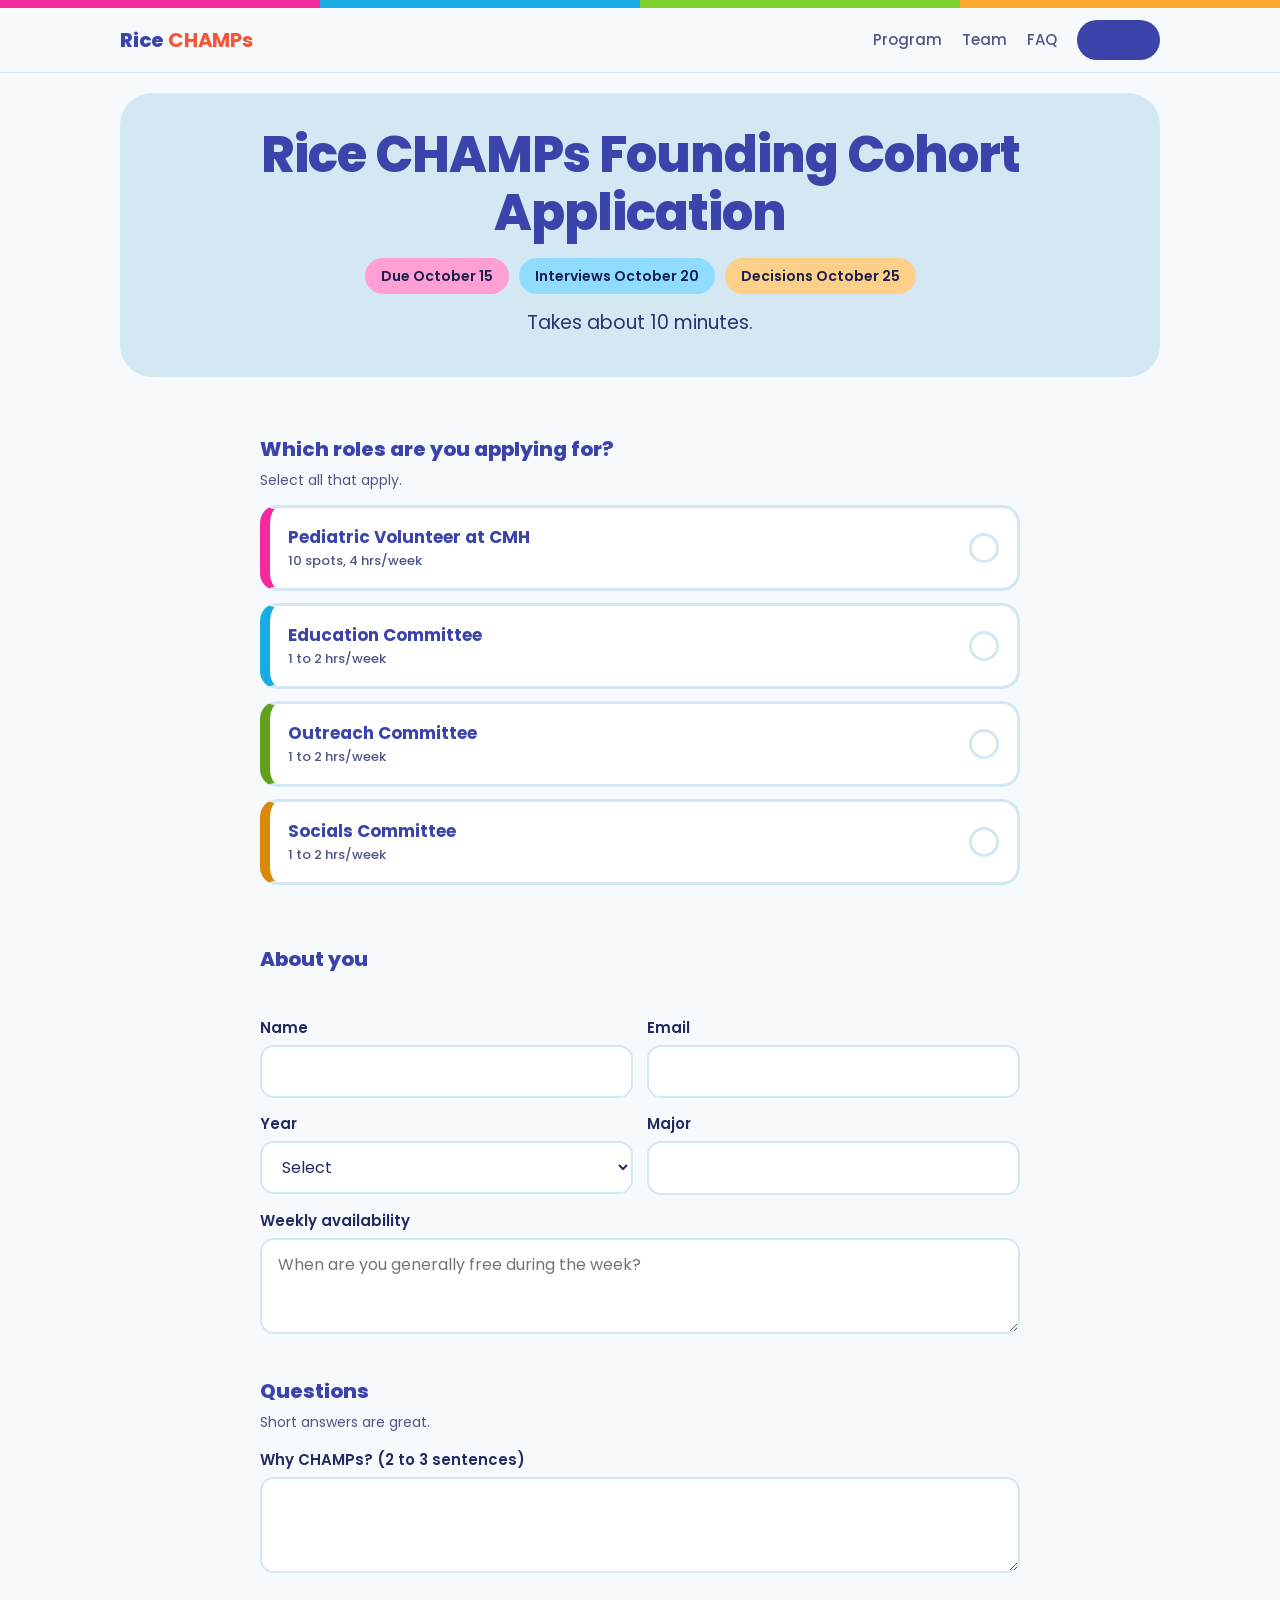
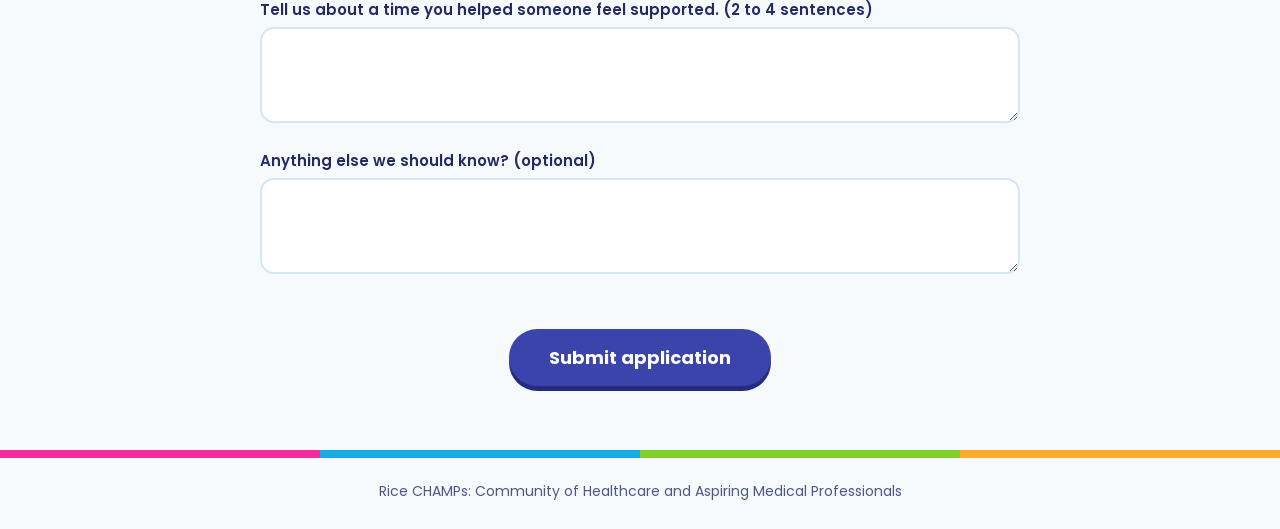
==== apply.html @ a850baa8 "Add files via upload" ====
<!DOCTYPE html>
<html lang="en">
<head>
<meta charset="utf-8">
<meta name="viewport" content="width=device-width, initial-scale=1, viewport-fit=cover">
<title>Apply | Rice CHAMPs</title>
<meta name="description" content="Apply to the Rice CHAMPs founding cohort by October 15.">
<meta property="og:title" content="Apply | Rice CHAMPs">
<meta property="og:description" content="Apply to the Rice CHAMPs founding cohort by October 15.">
<link rel="icon" type="image/png" href="logo.png">
<link rel="preconnect" href="https://fonts.googleapis.com">
<link rel="preconnect" href="https://fonts.gstatic.com" crossorigin>
<link href="https://fonts.googleapis.com/css2?family=Poppins:wght@400;500;600;700;800&display=swap" rel="stylesheet">
<link rel="stylesheet" href="style.css">
</head>
<body>
<div class="stripe"></div>
<header class="nav"><div class="wrap">
<a class="brand" href="index.html">Rice <b>CHAMPs</b></a>
<nav><a href="program.html">Program</a><a href="team.html">Team</a><a href="faq.html">FAQ</a><a class="pill" href="apply.html" aria-current="page">Apply</a></nav>
</div></header>
<main>
<div class="wrap">
<div class="hero small">
<h1>Rice CHAMPs Founding Cohort Application</h1>
<div class="chips" style="margin:0 0 14px"><span class="chip">Due October 15</span><span class="chip">Interviews October 20</span><span class="chip">Decisions October 25</span></div>
<p class="sub">Takes about 10 minutes.</p>
</div>

<section class="formwrap">
<form id="app" novalidate>
<fieldset>
<legend>Which roles are you applying for?</legend>
<p class="hint">Select all that apply.</p>
<div class="tiles" id="roles">
<label class="tile"><input type="checkbox" name="role" value="vol"><span class="box"><span><b>Pediatric Volunteer at CMH</b><small>10 spots, 4 hrs/week</small></span><i>&#10003;</i></span></label>
<label class="tile"><input type="checkbox" name="role" value="edu" data-c="Education Committee"><span class="box"><span><b>Education Committee</b><small>1 to 2 hrs/week</small></span><i>&#10003;</i></span></label>
<label class="tile"><input type="checkbox" name="role" value="out" data-c="Outreach Committee"><span class="box"><span><b>Outreach Committee</b><small>1 to 2 hrs/week</small></span><i>&#10003;</i></span></label>
<label class="tile"><input type="checkbox" name="role" value="soc" data-c="Socials Committee"><span class="box"><span><b>Socials Committee</b><small>1 to 2 hrs/week</small></span><i>&#10003;</i></span></label>
</div>
<p class="err" id="roleerr" role="alert"></p>
</fieldset>

<fieldset>
<legend>About you</legend>
<p class="hint">&nbsp;</p>
<div class="grid2">
<label class="f"><span class="n">Name</span><input required autocomplete="name"></label>
<label class="f"><span class="n">Email</span><input type="email" required autocomplete="email"></label>
<label class="f"><span class="n">Year</span><select required><option value="">Select</option><option>Freshman</option><option>Sophomore</option><option>Junior</option><option>Senior</option></select></label>
<label class="f"><span class="n">Major</span><input required></label>
</div>
<label class="f" style="margin-top:14px"><span class="n">Weekly availability</span><textarea required placeholder="When are you generally free during the week?"></textarea></label>
</fieldset>

<fieldset>
<legend>Questions</legend>
<p class="hint">Short answers are great.</p>
<div class="qs">
<label class="f"><span class="n">Why CHAMPs? (2 to 3 sentences)</span><textarea required></textarea></label>
<label class="f"><span class="n">Tell us about a time you helped someone feel supported. (2 to 4 sentences)</span><textarea required></textarea></label>
<div class="cq" data-for="edu" style="--c:var(--blue)"><label class="f"><span class="n">Education Committee: In one sentence, why this committee?</span><input></label></div>
<div class="cq" data-for="out" style="--c:var(--green)"><label class="f"><span class="n">Outreach Committee: In one sentence, why this committee?</span><input></label></div>
<div class="cq" data-for="soc" style="--c:var(--orange)"><label class="f"><span class="n">Socials Committee: In one sentence, why this committee?</span><input></label></div>
<label class="f"><span class="n">Anything else we should know? (optional)</span><textarea></textarea></label>
</div>
</fieldset>

<div style="text-align:center"><p class="err" id="submiterr" role="alert"></p><button class="btn" type="submit">Submit application</button></div>
</form>

<div class="thanks" id="thanks" role="status">
<h2>Thanks for applying!</h2>
<p>We'll be in touch about interviews, which take place on October 20.<br>Questions? <span class="ph">[Email]</span></p>
</div>
</section>
</div>
</main>
<footer>
<div class="stripe"></div>
<div class="wrap">Rice CHAMPs: Community of Healthcare and Aspiring Medical Professionals</div>
</footer>
<script>
(function(){
/* Paste the application form link here once it is set up. */
var FORM_URL="";
var form=document.getElementById('app'),boxes=[].slice.call(form.querySelectorAll('input[name=role]')),err=document.getElementById('roleerr');
function sync(){
  boxes.forEach(function(b){
    var q=form.querySelector('.cq[data-for="'+b.value+'"]');
    if(!q)return;
    q.classList.toggle('on',b.checked);
    var i=q.querySelector('input'); i.required=b.checked;
  });
  if(boxes.some(function(b){return b.checked})) err.textContent='';
}
boxes.forEach(function(b){b.addEventListener('change',sync)});
form.addEventListener('submit',function(e){
  e.preventDefault();
  if(!boxes.some(function(b){return b.checked})){err.textContent='Select at least one role to continue.';document.getElementById('roles').scrollIntoView({behavior:'smooth',block:'center'});return;}
  if(!form.checkValidity()){form.reportValidity();return;}
  if(!FORM_URL){document.getElementById('submiterr').textContent='Preview only: this form is not connected to a response sheet yet, so nothing was sent.';return;}
  form.style.display='none';
  var t=document.getElementById('thanks');t.classList.add('on');t.scrollIntoView({behavior:'smooth',block:'center'});
});
})();
</script>
</body>
</html>
---- style.css ----
/* Rice CHAMPs site styles. Brand colors and fonts live in :root at the top. */
:root{--bg:#f6fafd;--surface:#fff;--text:#232a63;--muted:#4f5686;--head:#3b44ab;--line:#d3e8f3;
--pink:#f32a9e;--blue:#17ade4;--green:#80d02b;--orange:#fcaa2f;--red:#f85436;--indigo:#3b44ab;
box-sizing:border-box;padding-top:env(safe-area-inset-top,0px);padding-bottom:env(safe-area-inset-bottom,0px);}
@media (prefers-color-scheme:dark){:root:not([data-theme="light"]){--bg:#12163a;--surface:#1c2150;--text:#e9ecff;--muted:#b6bbe6;--head:#b9bfff;--line:#2c3270}}
:root[data-theme="dark"]{--bg:#12163a;--surface:#1c2150;--text:#e9ecff;--muted:#b6bbe6;--head:#b9bfff;--line:#2c3270}
html{scroll-padding-top:calc(env(safe-area-inset-top,0px) + 72px);scroll-behavior:smooth}
*,*::before,*::after{box-sizing:border-box}
body{margin:0;background:var(--bg);color:var(--text);font-family:'Poppins',system-ui,-apple-system,'Segoe UI',Roboto,sans-serif;line-height:1.6;font-size:16px}
a{color:inherit}
:focus-visible{outline:3px solid var(--blue);outline-offset:3px;border-radius:6px}
.stripe{height:8px;background:linear-gradient(90deg,var(--pink) 0 25%,var(--blue) 25% 50%,var(--green) 50% 75%,var(--orange) 75%)}
.wrap{max-width:1080px;margin:0 auto;padding:0 20px}
header.nav{position:sticky;top:env(safe-area-inset-top,0px);z-index:5;background:var(--bg);border-bottom:1px solid var(--line)}
header.nav .wrap{display:flex;align-items:center;justify-content:space-between;gap:16px;height:64px}
.brand{font-weight:800;font-size:20px;color:var(--head);text-decoration:none;letter-spacing:-.01em}
.brand b{color:var(--red)}
nav{display:flex;align-items:center;gap:20px;font-weight:500;font-size:15px}
nav a{text-decoration:none;color:var(--muted)}
nav a:hover{color:var(--head)}
nav a.pill{background:var(--indigo);color:#fff;padding:8px 18px;border-radius:999px;font-weight:600}
nav a.pill:hover{background:var(--pink);color:#fff}
@media(max-width:600px){nav a:not(.pill){display:none}}
.hero{background:#d3e8f3;color:#232a63;border-radius:32px;margin:20px auto 0;max-width:1080px;padding:40px 24px 44px;text-align:center}
.hero img{width:min(240px,60vw);height:auto;display:block;margin:0 auto 8px}
.hero h1{font-size:clamp(28px,5vw,50px);line-height:1.15;font-weight:800;letter-spacing:-.02em;color:#3b44ab;margin:14px auto 16px;max-width:820px}
.hero p.sub{font-size:clamp(16px,2vw,19px);max-width:620px;margin:0 auto 22px;color:#2b3270}
.chips{display:flex;flex-wrap:wrap;gap:10px;justify-content:center;margin-bottom:26px}
.chip{padding:7px 16px;border-radius:999px;font-weight:600;font-size:14px;color:#1a1f4d}
.chip:nth-child(1){background:#ff9fd3}.chip:nth-child(2){background:#8fdcff}.chip:nth-child(3){background:#fdd08a}
.btn{display:inline-block;background:#3b44ab;color:#fff;text-decoration:none;font-weight:700;font-size:18px;padding:15px 40px;border-radius:999px;border:0;cursor:pointer;font-family:inherit;box-shadow:0 5px 0 #262c7d;transition:transform .12s,box-shadow .12s}
.btn:hover{transform:translateY(2px);box-shadow:0 3px 0 #262c7d}
.hero .meet{margin:24px auto 0;font-size:15px;color:#2b3270;max-width:560px}
section{padding:56px 0 0}
h2{font-size:clamp(24px,3.5vw,34px);line-height:1.2;font-weight:800;color:var(--head);margin:0 0 20px;letter-spacing:-.01em}
.trio{display:grid;grid-template-columns:repeat(3,1fr);gap:18px;margin-top:32px}
.fact{background:var(--surface);border-radius:20px;padding:22px 22px 26px;border-bottom:8px solid var(--c)}
.fact h3{margin:0 0 6px;font-size:18px;font-weight:700;color:var(--c)}
.fact p{margin:0;color:var(--muted);font-size:15px}
.fact:nth-child(1){--c:var(--pink)}.fact:nth-child(2){--c:var(--blue)}.fact:nth-child(3){--c:#5fa11a}
@media(prefers-color-scheme:dark){:root:not([data-theme="light"]) .fact:nth-child(3){--c:var(--green)}}
.roles{display:grid;gap:14px}
.role{display:grid;grid-template-columns:auto 1fr;gap:0 18px;align-items:start;background:var(--surface);border-radius:20px;padding:20px 22px;border-left:10px solid var(--c)}
.role h3{margin:0;font-size:19px;font-weight:700;color:var(--head)}
.role p{margin:4px 0 0;color:var(--muted);font-size:15px}
.role .hrs{grid-row:1/3;grid-column:2;justify-self:end}
.role{grid-template-columns:1fr auto}
.role .hrs{grid-column:2;grid-row:1;font-weight:600;font-size:13px;background:var(--line);color:var(--head);padding:4px 12px;border-radius:999px;white-space:nowrap}
.role p{grid-column:1/-1}
.role:nth-child(1){--c:var(--pink)}.role:nth-child(2){--c:var(--blue)}.role:nth-child(3){--c:var(--green)}.role:nth-child(4){--c:var(--orange)}
.steps{list-style:none;margin:0;padding:0;display:grid;grid-template-columns:repeat(5,1fr);gap:14px;position:relative}
.steps::before{content:"";position:absolute;left:10%;right:10%;top:13px;height:4px;background:var(--line);border-radius:4px}
.steps li{position:relative;text-align:center;padding-top:40px}
.steps li::before{content:"";position:absolute;top:4px;left:50%;transform:translateX(-50%);width:22px;height:22px;border-radius:50%;background:var(--c);border:4px solid var(--bg)}
.steps li:nth-child(1){--c:var(--pink)}.steps li:nth-child(2){--c:var(--blue)}.steps li:nth-child(3){--c:var(--green)}.steps li:nth-child(4){--c:var(--orange)}.steps li:nth-child(5){--c:var(--red)}
.steps strong{display:block;font-size:17px;color:var(--head);font-weight:700}
.steps span{font-size:14px;color:var(--muted);display:block;line-height:1.45;margin-top:2px}
.note{margin:26px 0 0;font-weight:500;color:var(--muted);max-width:640px}
@media(max-width:760px){.trio{grid-template-columns:1fr}
.steps{grid-template-columns:1fr;gap:18px}.steps::before{left:11px;right:auto;top:8px;bottom:8px;width:4px;height:auto}
.steps li{text-align:left;padding:0 0 0 44px}.steps li::before{left:0;top:2px;transform:none}}
.founding{max-width:700px}
.founding p{font-size:18px;margin:0;color:var(--text)}
.gbm{background:#3b44ab;color:#fff;border-radius:32px;padding:38px 24px;text-align:center;margin-top:56px}
.gbm small{display:block;color:#fcaa2f;font-weight:600;font-size:15px}
.gbm .date{font-size:clamp(28px,5vw,44px);font-weight:800;line-height:1.15;margin:6px 0 4px}
.gbm .time{font-weight:600;font-size:18px}
.gbm p{margin:12px auto 0;max-width:520px;color:#dfe2ff;font-size:15px}
.close{text-align:center}
.close p{color:var(--muted);margin:0 0 22px}
.email{display:flex;flex-wrap:wrap;gap:10px;justify-content:center;margin-top:34px}
.email input{font:inherit;padding:12px 20px;border-radius:999px;border:2px solid var(--line);background:var(--surface);color:var(--text);min-width:min(300px,100%)}
.email button{font:inherit;font-weight:600;padding:12px 24px;border-radius:999px;border:2px solid var(--indigo);background:transparent;color:var(--head);cursor:pointer}
.email button:hover{background:var(--indigo);color:#fff}
footer{margin-top:64px}
footer .wrap{padding:22px 20px 26px;text-align:center;color:var(--muted);font-size:14px}
@media(prefers-reduced-motion:reduce){*{transition:none!important;scroll-behavior:auto!important}}

nav a[aria-current]{color:var(--head);font-weight:700}
.hero.small{padding:34px 24px 38px}
.hero.small h1{margin-top:0}
.hero.small p.sub{margin-bottom:0}
.rolecard{background:var(--surface);border-radius:22px;padding:24px 26px;border-left:10px solid var(--c);display:grid;gap:6px}
.rolecard .top{display:flex;flex-wrap:wrap;justify-content:space-between;gap:8px 16px;align-items:center}
.rolecard h3{margin:0;font-size:21px;font-weight:700;color:var(--head)}
.rolecard .hrs{font-weight:600;font-size:13px;background:var(--line);color:var(--head);padding:4px 12px;border-radius:999px;white-space:nowrap}
.rolecard p{margin:0;color:var(--muted);max-width:68ch}
.rolecard .tag{font-weight:600;font-size:14px;color:var(--c)}
.rolecard:nth-of-type(1){--c:var(--pink)}.rolecard:nth-of-type(2){--c:var(--blue)}.rolecard:nth-of-type(3){--c:#5fa11a}.rolecard:nth-of-type(4){--c:#d98a0b}
@media(prefers-color-scheme:dark){:root:not([data-theme="light"]) .rolecard:nth-of-type(3){--c:var(--green)}:root:not([data-theme="light"]) .rolecard:nth-of-type(4){--c:var(--orange)}}
.lead{font-size:18px;max-width:68ch;margin:0 0 6px}
.checks{list-style:none;margin:20px 0 0;padding:0;display:grid;grid-template-columns:repeat(2,1fr);gap:14px}
.checks li{background:var(--surface);border-radius:18px;padding:16px 18px 16px 58px;position:relative;font-weight:600;color:var(--head)}
.checks li::before{content:"\2713";position:absolute;left:16px;top:50%;transform:translateY(-50%);width:30px;height:30px;border-radius:50%;background:var(--c);color:#fff;display:grid;place-items:center;font-weight:800;font-size:16px}
.checks li:nth-child(1){--c:var(--pink)}.checks li:nth-child(2){--c:var(--blue)}.checks li:nth-child(3){--c:#5fa11a}.checks li:nth-child(4){--c:#d98a0b}
@media(max-width:600px){.checks{grid-template-columns:1fr}}
.gbm.left{text-align:left}
.gbm.left h2{color:#fff;margin:0 0 12px}
.gbm.left p{margin:0;max-width:62ch;color:#e6e8ff;font-size:17px}
.apply-cta{text-align:center}
.apply-cta p{color:var(--muted);margin:0 0 22px}

.hero.story p.sub{margin:0 auto 14px;max-width:640px;font-size:clamp(17px,2.2vw,20px)}
.hero.story p.sub:last-child{margin-bottom:0;font-weight:600;color:#3b44ab}
.team{display:grid;grid-template-columns:repeat(3,1fr);gap:18px}
.person{background:var(--surface);border-radius:22px;padding:26px 22px 28px;text-align:center;border-bottom:8px solid var(--c)}
.person .photo{width:120px;height:120px;border-radius:50%;margin:0 auto 16px;border:4px dashed var(--c);display:grid;place-items:center;color:var(--muted);font-size:14px;font-weight:500;background:var(--bg)}
.person h3{margin:0;font-size:20px;font-weight:700;color:var(--head)}
.person .role-t{font-weight:600;font-size:14px;color:var(--c);margin:2px 0 10px}
.person p{margin:0;color:var(--muted);font-size:15px}
.person:nth-child(1){--c:var(--pink)}.person:nth-child(2){--c:var(--blue)}.person:nth-child(3){--c:#5fa11a}
@media(prefers-color-scheme:dark){:root:not([data-theme="light"]) .person:nth-child(3){--c:var(--green)}}
@media(max-width:760px){.team{grid-template-columns:1fr}}
.contact{display:flex;flex-wrap:wrap;gap:12px}
.contact span{background:var(--surface);border-radius:999px;padding:10px 22px;font-weight:600;color:var(--head);border:2px solid var(--line)}

.faq{display:grid;gap:12px;max-width:820px}
.faq details{background:var(--surface);border-radius:18px;border-left:10px solid var(--c);overflow:hidden}
.faq summary{list-style:none;cursor:pointer;padding:18px 56px 18px 22px;font-weight:700;font-size:17px;color:var(--head);position:relative}
.faq summary::-webkit-details-marker{display:none}
.faq summary::after{content:"+";position:absolute;right:20px;top:50%;transform:translateY(-50%);width:28px;height:28px;border-radius:50%;background:var(--c);color:#fff;display:grid;place-items:center;font-weight:700;font-size:18px;line-height:1}
.faq details[open] summary::after{content:"\2212"}
.faq .ans{padding:0 22px 20px;color:var(--muted);max-width:66ch}
.faq .ans p{margin:0}
.faq details:nth-child(4n+1){--c:var(--pink)}.faq details:nth-child(4n+2){--c:var(--blue)}.faq details:nth-child(4n+3){--c:#5fa11a}.faq details:nth-child(4n+4){--c:#d98a0b}
@media(prefers-color-scheme:dark){:root:not([data-theme="light"]) .faq details:nth-child(4n+3){--c:var(--green)}:root:not([data-theme="light"]) .faq details:nth-child(4n+4){--c:var(--orange)}}
.ph{background:#fff3a8;color:#4a4200;padding:1px 6px;border-radius:4px}

.formwrap{max-width:760px;margin:0 auto}
fieldset{border:0;margin:0 0 34px;padding:0;min-width:0}
legend,.lbl{font-size:20px;font-weight:800;color:var(--head);margin:0 0 4px;padding:0;display:block}
.hint{color:var(--muted);font-size:14px;margin:0 0 14px}
.tiles{display:grid;gap:12px}
.tile{display:block;position:relative;cursor:pointer}
.tile input{position:absolute;opacity:0;inset:0;width:100%;height:100%;margin:0;cursor:pointer}
.tile span.box{display:flex;align-items:center;justify-content:space-between;gap:12px;background:var(--surface);border:3px solid var(--line);border-left:10px solid var(--c);border-radius:18px;padding:16px 18px}
.tile b{font-weight:700;color:var(--head);font-size:17px}
.tile small{display:block;color:var(--muted);font-size:13px;font-weight:500}
.tile i{flex:none;width:30px;height:30px;border-radius:50%;border:3px solid var(--line);display:grid;place-items:center;color:transparent;font-style:normal;font-weight:800}
.tile input:checked + .box{border-color:var(--c);background:var(--surface)}
.tile input:checked + .box i{background:var(--c);border-color:var(--c);color:#fff}
.tile input:focus-visible + .box{outline:3px solid var(--blue);outline-offset:3px}
.tile:nth-child(1){--c:var(--pink)}.tile:nth-child(2){--c:var(--blue)}.tile:nth-child(3){--c:#5fa11a}.tile:nth-child(4){--c:#d98a0b}
@media(prefers-color-scheme:dark){:root:not([data-theme="light"]) .tile:nth-child(3){--c:var(--green)}:root:not([data-theme="light"]) .tile:nth-child(4){--c:var(--orange)}}
.grid2{display:grid;grid-template-columns:1fr 1fr;gap:14px}
@media(max-width:600px){.grid2{grid-template-columns:1fr}}
.f{display:block}
.f span.n{display:block;font-weight:600;font-size:15px;color:var(--text);margin-bottom:5px}
.f input,.f select,.f textarea{width:100%;font:inherit;font-size:16px;padding:12px 16px;border-radius:14px;border:2px solid var(--line);background:var(--surface);color:var(--text)}
.f textarea{min-height:96px;resize:vertical}
.f input:focus,.f select:focus,.f textarea:focus{outline:3px solid var(--blue);outline-offset:1px;border-color:var(--blue)}
.qs{display:grid;gap:18px}
.cq{display:none;gap:14px;padding:16px 18px;background:var(--surface);border-radius:18px;border-left:10px solid var(--c)}
.cq.on{display:grid}
.err{color:#d6336c;font-weight:600;font-size:14px;margin:10px 0 0;min-height:1em}
@media(prefers-color-scheme:dark){.err{color:#ff8fbd}}
.thanks{display:none;text-align:center;background:var(--surface);border-radius:28px;padding:44px 24px;border-bottom:10px solid var(--green)}
.thanks.on{display:block}
.thanks h2{margin-bottom:10px}
.thanks p{margin:0;color:var(--muted)}
.ph{background:#fff3a8;color:#4a4200;padding:1px 6px;border-radius:4px}
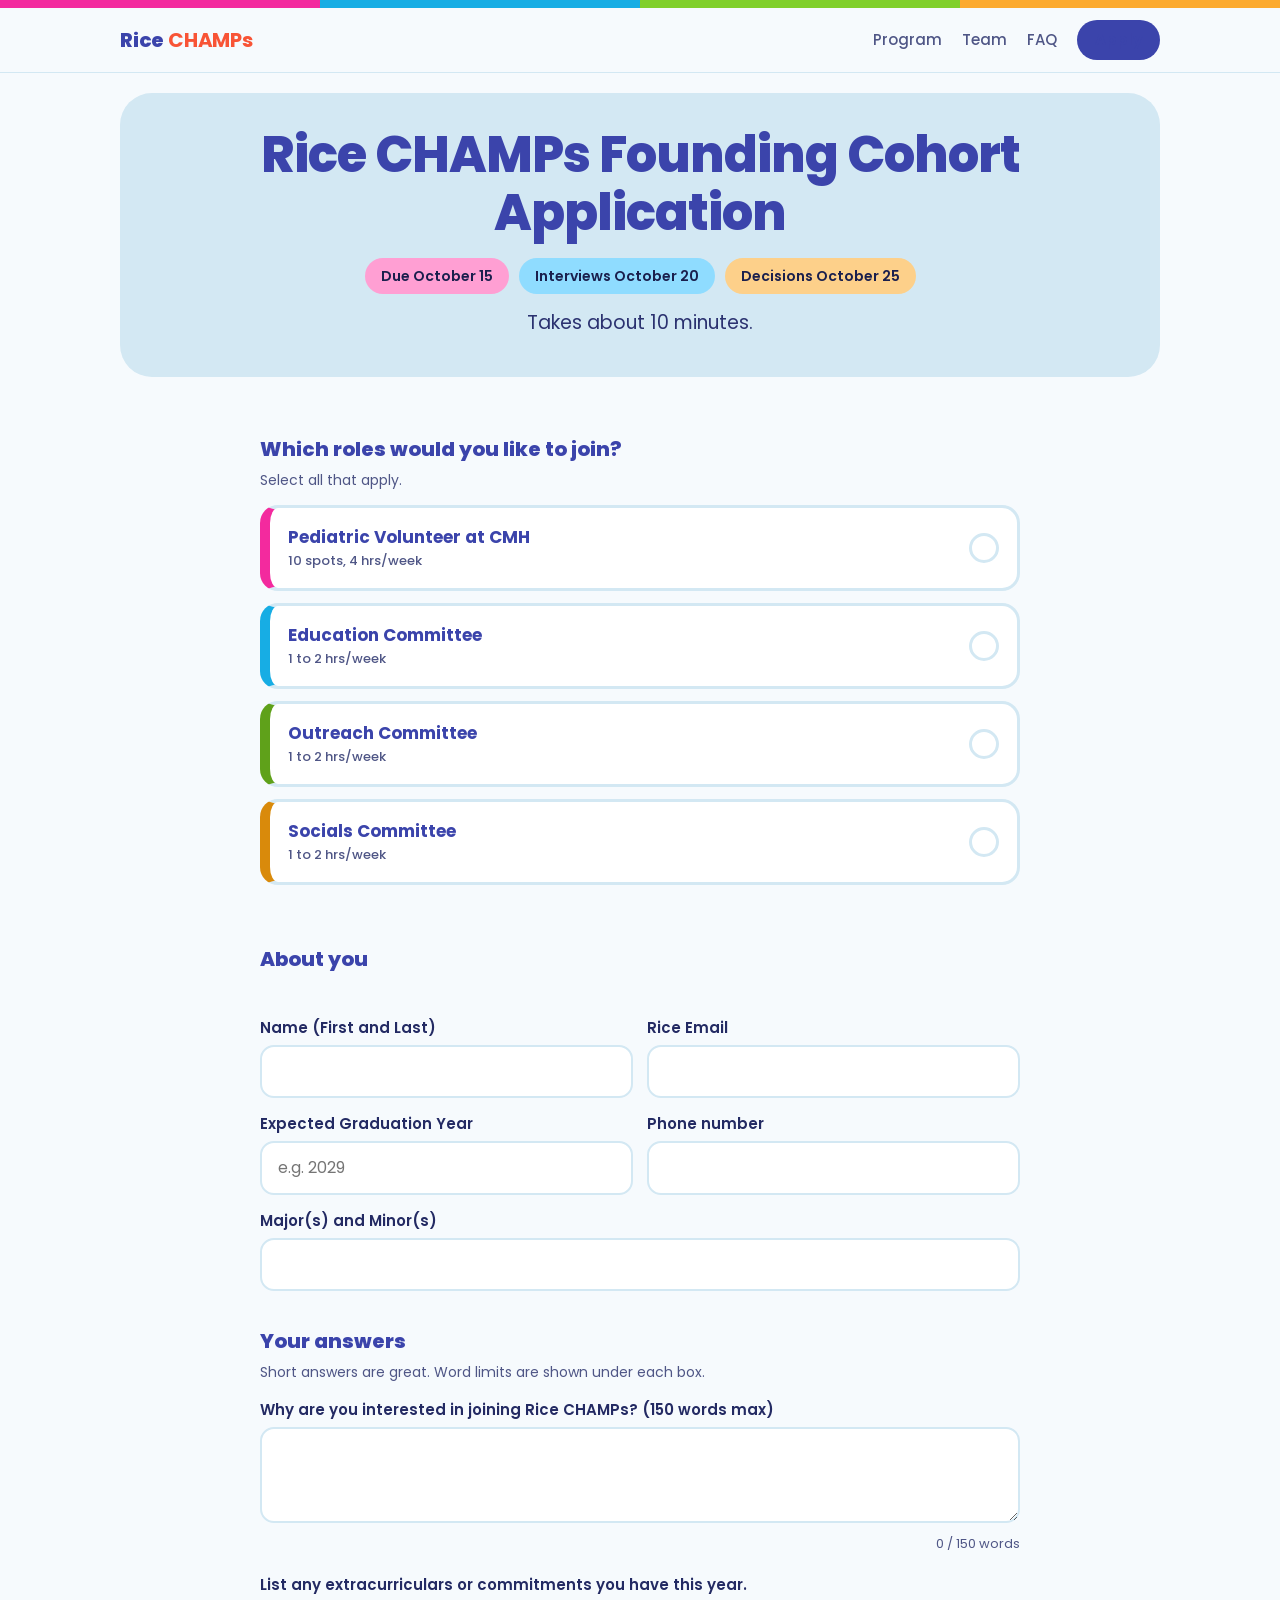
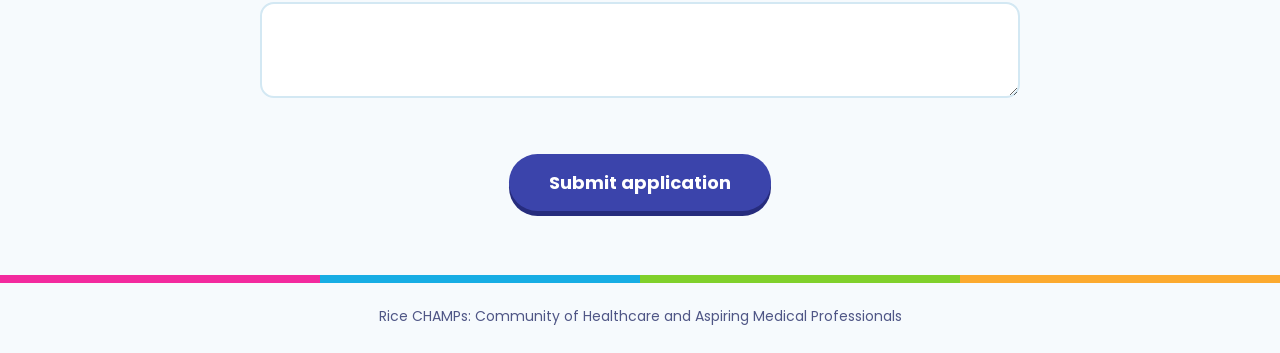
==== commit 6e98578c: "Add files via upload" ====
--- a/apply.html
+++ b/apply.html
@@ -30,13 +30,13 @@
 <section class="formwrap">
 <form id="app" novalidate>
 <fieldset>
-<legend>Which roles are you applying for?</legend>
+<legend>Which roles would you like to join?</legend>
 <p class="hint">Select all that apply.</p>
 <div class="tiles" id="roles">
-<label class="tile"><input type="checkbox" name="role" value="vol"><span class="box"><span><b>Pediatric Volunteer at CMH</b><small>10 spots, 4 hrs/week</small></span><i>&#10003;</i></span></label>
-<label class="tile"><input type="checkbox" name="role" value="edu" data-c="Education Committee"><span class="box"><span><b>Education Committee</b><small>1 to 2 hrs/week</small></span><i>&#10003;</i></span></label>
-<label class="tile"><input type="checkbox" name="role" value="out" data-c="Outreach Committee"><span class="box"><span><b>Outreach Committee</b><small>1 to 2 hrs/week</small></span><i>&#10003;</i></span></label>
-<label class="tile"><input type="checkbox" name="role" value="soc" data-c="Socials Committee"><span class="box"><span><b>Socials Committee</b><small>1 to 2 hrs/week</small></span><i>&#10003;</i></span></label>
+<label class="tile"><input type="checkbox" name="role" value="Pediatric Volunteer" data-k="vol"><span class="box"><span><b>Pediatric Volunteer at CMH</b><small>10 spots, 4 hrs/week</small></span><i>&#10003;</i></span></label>
+<label class="tile"><input type="checkbox" name="role" value="Education Committee" data-k="edu"><span class="box"><span><b>Education Committee</b><small>1 to 2 hrs/week</small></span><i>&#10003;</i></span></label>
+<label class="tile"><input type="checkbox" name="role" value="Outreach Committee" data-k="out"><span class="box"><span><b>Outreach Committee</b><small>1 to 2 hrs/week</small></span><i>&#10003;</i></span></label>
+<label class="tile"><input type="checkbox" name="role" value="Socials Committee" data-k="soc"><span class="box"><span><b>Socials Committee</b><small>1 to 2 hrs/week</small></span><i>&#10003;</i></span></label>
 </div>
 <p class="err" id="roleerr" role="alert"></p>
 </fieldset>
@@ -45,33 +45,33 @@
 <legend>About you</legend>
 <p class="hint">&nbsp;</p>
 <div class="grid2">
-<label class="f"><span class="n">Name</span><input required autocomplete="name"></label>
-<label class="f"><span class="n">Email</span><input type="email" required autocomplete="email"></label>
-<label class="f"><span class="n">Year</span><select required><option value="">Select</option><option>Freshman</option><option>Sophomore</option><option>Junior</option><option>Senior</option></select></label>
-<label class="f"><span class="n">Major</span><input required></label>
+<label class="f"><span class="n">Name (First and Last)</span><input id="f-name" required autocomplete="name"></label>
+<label class="f"><span class="n">Rice Email</span><input id="f-email" type="email" required autocomplete="email"></label>
+<label class="f"><span class="n">Expected Graduation Year</span><input id="f-year" required inputmode="numeric" placeholder="e.g. 2029"></label>
+<label class="f"><span class="n">Phone number</span><input id="f-phone" type="tel" required autocomplete="tel"></label>
 </div>
-<label class="f" style="margin-top:14px"><span class="n">Weekly availability</span><textarea required placeholder="When are you generally free during the week?"></textarea></label>
+<label class="f" style="margin-top:14px"><span class="n">Major(s) and Minor(s)</span><input id="f-major" required></label>
 </fieldset>
 
 <fieldset>
-<legend>Questions</legend>
-<p class="hint">Short answers are great.</p>
+<legend>Your answers</legend>
+<p class="hint">Short answers are great. Word limits are shown under each box.</p>
 <div class="qs">
-<label class="f"><span class="n">Why CHAMPs? (2 to 3 sentences)</span><textarea required></textarea></label>
-<label class="f"><span class="n">Tell us about a time you helped someone feel supported. (2 to 4 sentences)</span><textarea required></textarea></label>
-<div class="cq" data-for="edu" style="--c:var(--blue)"><label class="f"><span class="n">Education Committee: In one sentence, why this committee?</span><input></label></div>
-<div class="cq" data-for="out" style="--c:var(--green)"><label class="f"><span class="n">Outreach Committee: In one sentence, why this committee?</span><input></label></div>
-<div class="cq" data-for="soc" style="--c:var(--orange)"><label class="f"><span class="n">Socials Committee: In one sentence, why this committee?</span><input></label></div>
-<label class="f"><span class="n">Anything else we should know? (optional)</span><textarea></textarea></label>
+<label class="f"><span class="n">Why are you interested in joining Rice CHAMPs? (150 words max)</span><textarea id="f-why" required data-max="150"></textarea></label>
+<div class="cq" data-for="vol" style="--c:var(--pink)"><label class="f"><span class="n">This program focuses on providing companionship, comfort, and emotional support to children and their families. Describe a time when you helped someone feel supported during a difficult or stressful situation. (150 words max)</span><textarea id="f-supported" data-max="150"></textarea></label></div>
+<div class="cq" data-for="edu" style="--c:var(--blue)"><label class="f"><span class="n">Education Committee: Why are you interested, and what would you bring? (100 words max)</span><textarea data-max="100"></textarea></label></div>
+<div class="cq" data-for="out" style="--c:var(--green)"><label class="f"><span class="n">Outreach Committee: Why are you interested, and what would you bring? (100 words max)</span><textarea data-max="100"></textarea></label></div>
+<div class="cq" data-for="soc" style="--c:var(--orange)"><label class="f"><span class="n">Socials Committee: Why are you interested, and what would you bring? (100 words max)</span><textarea data-max="100"></textarea></label></div>
+<label class="f"><span class="n">List any extracurriculars or commitments you have this year.</span><textarea id="f-extra" required></textarea></label>
 </div>
 </fieldset>
 
-<div style="text-align:center"><p class="err" id="submiterr" role="alert"></p><button class="btn" type="submit">Submit application</button></div>
+<div style="text-align:center"><p class="err" id="submiterr" role="alert"></p><button class="btn" id="sendbtn" type="submit">Submit application</button></div>
 </form>
 
 <div class="thanks" id="thanks" role="status">
 <h2>Thanks for applying!</h2>
-<p>We'll be in touch about interviews, which take place on October 20.<br>Questions? <span class="ph">[Email]</span></p>
+<p>We’ll be in touch about interviews, which take place on October 20.<br>Questions? <span class="ph">[Email]</span></p>
 </div>
 </section>
 </div>
@@ -82,26 +82,65 @@
 </footer>
 <script>
 (function(){
-/* Paste the application form link here once it is set up. */
-var FORM_URL="";
-var form=document.getElementById('app'),boxes=[].slice.call(form.querySelectorAll('input[name=role]')),err=document.getElementById('roleerr');
+/* Google Form connection. To point this page at a different form, change FORM_ID and the entry numbers in E. */
+var FORM_ID="1FAIpQLSfZivrpBeLIXBJGRTUkiM7w1sM0OLi4kdmDIhiNzU_HVJN_ig";
+var POST_URL="https://docs.google.com/forms/d/e/"+FORM_ID+"/formResponse";
+var VIEW_URL="https://docs.google.com/forms/d/e/"+FORM_ID+"/viewform";
+var E={name:"entry.2005620554",email:"entry.1045781291",year:"entry.1065046570",phone:"entry.1166974658",major:"entry.839337160",roles:"entry.304485123",why:"entry.699560844",supported:"entry.2024790593",committees:"entry.376921666",extra:"entry.1954516655"};
+
+var form=document.getElementById('app'),boxes=[].slice.call(form.querySelectorAll('input[name=role]')),
+    err=document.getElementById('roleerr'),serr=document.getElementById('submiterr'),btn=document.getElementById('sendbtn');
+function words(s){s=s.trim();return s?s.split(/\s+/).length:0}
+function val(id){return document.getElementById(id).value.trim()}
+
+[].slice.call(form.querySelectorAll('textarea[data-max]')).forEach(function(t){
+  var max=+t.dataset.max,c=document.createElement('span');c.className='wc';t.parentNode.appendChild(c);
+  function upd(){var n=words(t.value);c.textContent=n+' / '+max+' words';c.classList.toggle('over',n>max)}
+  t.addEventListener('input',upd);upd();
+});
+
 function sync(){
   boxes.forEach(function(b){
-    var q=form.querySelector('.cq[data-for="'+b.value+'"]');
+    var q=form.querySelector('.cq[data-for="'+b.dataset.k+'"]');
     if(!q)return;
     q.classList.toggle('on',b.checked);
-    var i=q.querySelector('input'); i.required=b.checked;
+    var t=q.querySelector('textarea');t.required=b.checked;
   });
-  if(boxes.some(function(b){return b.checked})) err.textContent='';
+  if(boxes.some(function(b){return b.checked}))err.textContent='';
 }
 boxes.forEach(function(b){b.addEventListener('change',sync)});
+
 form.addEventListener('submit',function(e){
-  e.preventDefault();
-  if(!boxes.some(function(b){return b.checked})){err.textContent='Select at least one role to continue.';document.getElementById('roles').scrollIntoView({behavior:'smooth',block:'center'});return;}
+  e.preventDefault();serr.textContent='';
+  var picked=boxes.filter(function(b){return b.checked});
+  if(!picked.length){err.textContent='Select at least one role to continue.';document.getElementById('roles').scrollIntoView({behavior:'smooth',block:'center'});return;}
   if(!form.checkValidity()){form.reportValidity();return;}
-  if(!FORM_URL){document.getElementById('submiterr').textContent='Preview only: this form is not connected to a response sheet yet, so nothing was sent.';return;}
-  form.style.display='none';
-  var t=document.getElementById('thanks');t.classList.add('on');t.scrollIntoView({behavior:'smooth',block:'center'});
+  var tooLong=[].slice.call(form.querySelectorAll('textarea[data-max]')).filter(function(t){return t.offsetParent!==null&&words(t.value)>+t.dataset.max});
+  if(tooLong.length){serr.textContent='One or more answers are over the word limit. Please shorten them and try again.';tooLong[0].focus();return;}
+
+  var p=new URLSearchParams();
+  p.append(E.name,val('f-name'));p.append(E.email,val('f-email'));p.append(E.year,val('f-year'));
+  p.append(E.phone,val('f-phone'));p.append(E.major,val('f-major'));
+  picked.forEach(function(b){p.append(E.roles,b.value)});
+  p.append(E.why,val('f-why'));
+  if(boxes[0].checked)p.append(E.supported,val('f-supported'));
+  var parts=[];
+  boxes.slice(1).forEach(function(b){
+    if(!b.checked)return;
+    var t=form.querySelector('.cq[data-for="'+b.dataset.k+'"] textarea').value.trim();
+    parts.push(b.value+': '+t);
+  });
+  if(parts.length)p.append(E.committees,parts.join('\n\n'));
+  p.append(E.extra,val('f-extra'));
+
+  btn.disabled=true;btn.textContent='Sending...';
+  fetch(POST_URL,{method:'POST',mode:'no-cors',body:p}).then(function(){
+    form.style.display='none';
+    var t=document.getElementById('thanks');t.classList.add('on');t.scrollIntoView({behavior:'smooth',block:'center'});
+  }).catch(function(){
+    btn.disabled=false;btn.textContent='Submit application';
+    serr.innerHTML='Something went wrong sending your application. Please try again, or <a href="'+VIEW_URL+'">apply through our backup form</a>.';
+  });
 });
 })();
 </script>
--- a/style.css
+++ b/style.css
@@ -159,3 +159,8 @@
 .thanks h2{margin-bottom:10px}
 .thanks p{margin:0;color:var(--muted)}
 .ph{background:#fff3a8;color:#4a4200;padding:1px 6px;border-radius:4px}
+
+.wc{display:block;font-size:13px;color:var(--muted);margin-top:4px;text-align:right}
+.wc.over{color:#d6336c;font-weight:600}
+.err a{color:inherit}
+.btn:disabled{opacity:.6;cursor:wait}
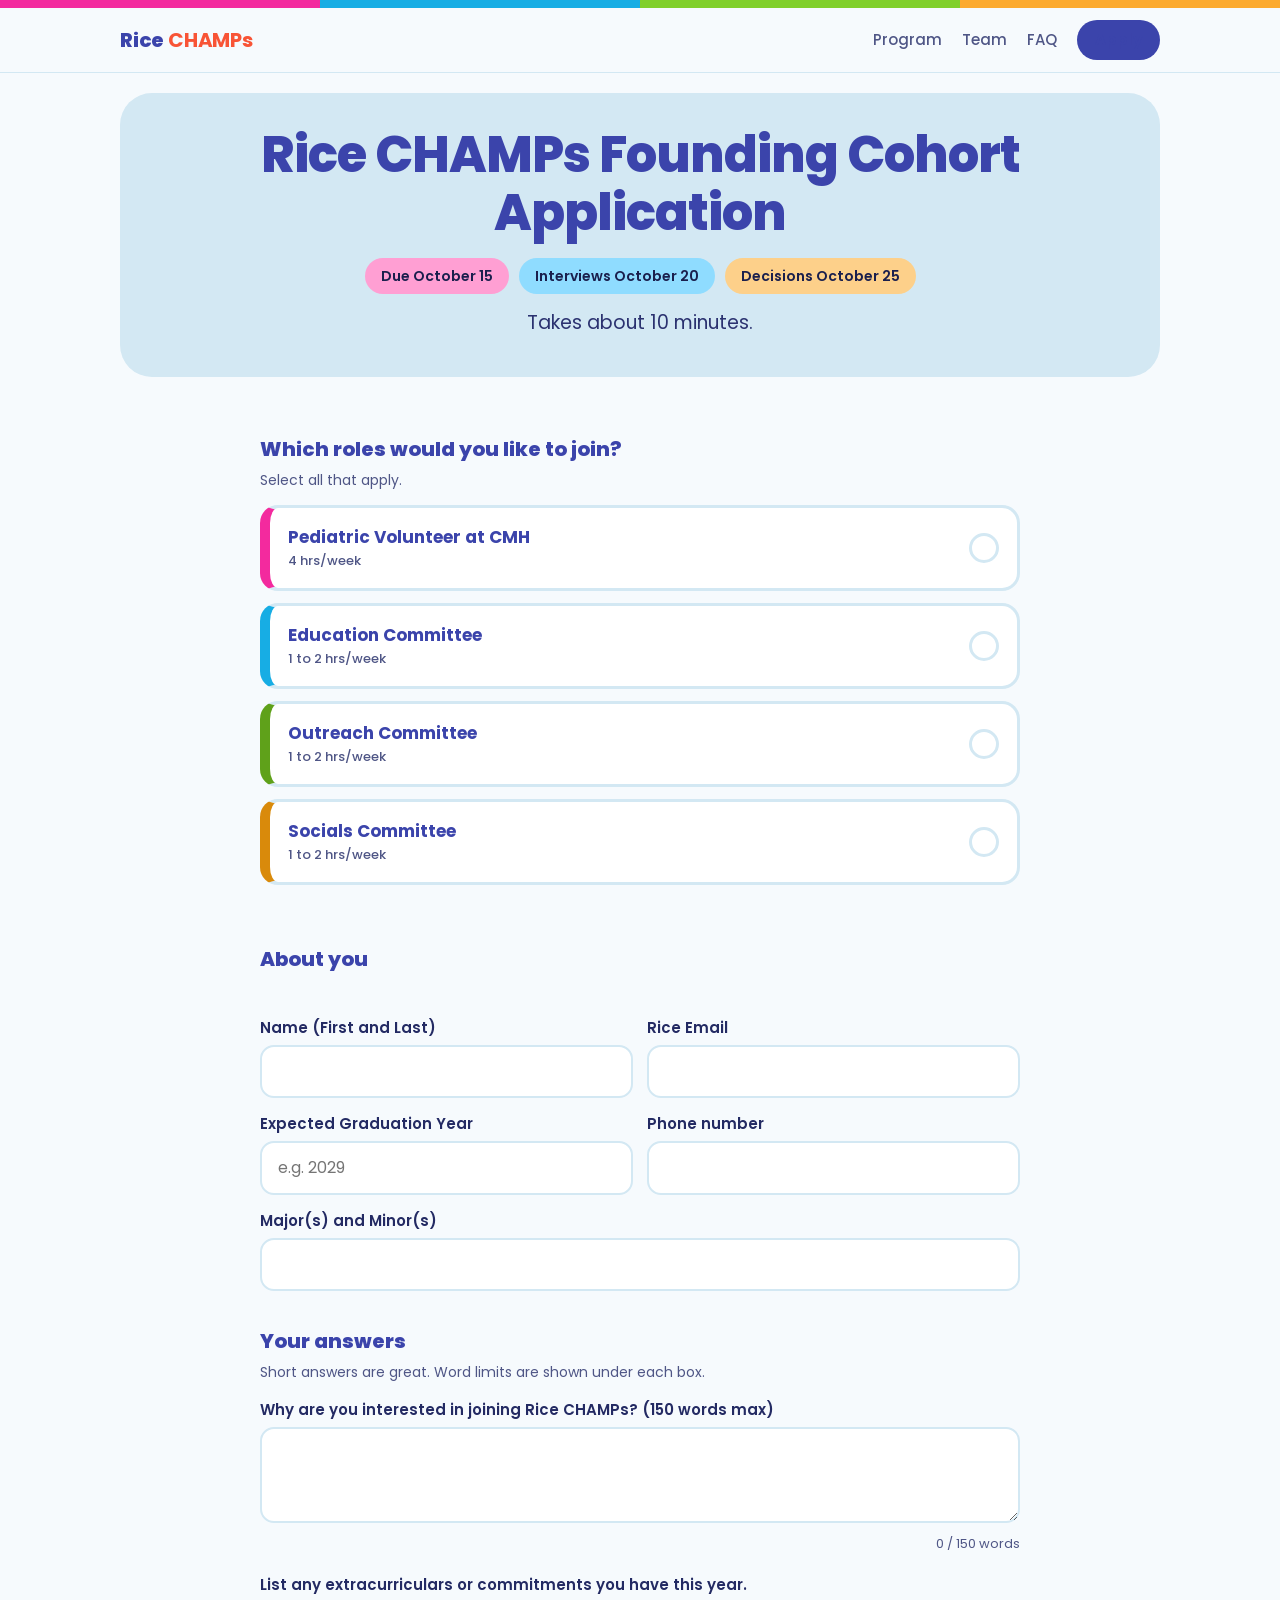
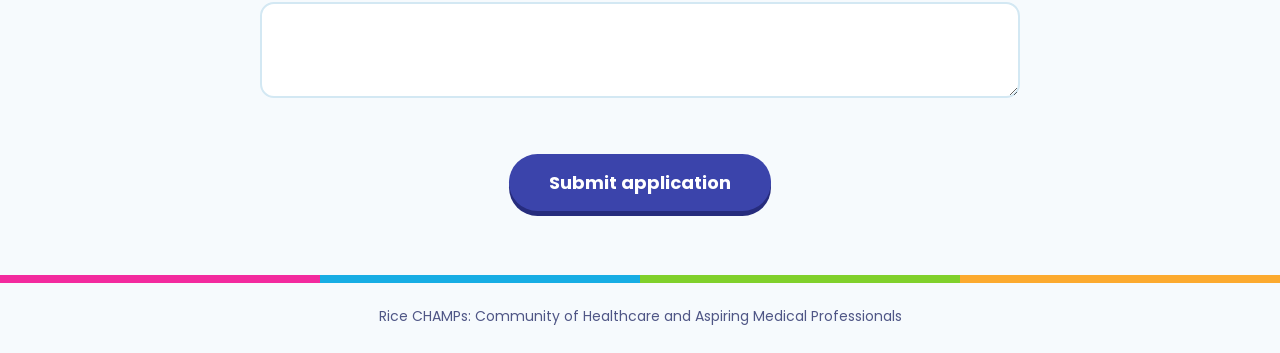
==== commit 089572a8: "Update apply.html" ====
--- a/apply.html
+++ b/apply.html
@@ -33,7 +33,7 @@
 <legend>Which roles would you like to join?</legend>
 <p class="hint">Select all that apply.</p>
 <div class="tiles" id="roles">
-<label class="tile"><input type="checkbox" name="role" value="Pediatric Volunteer" data-k="vol"><span class="box"><span><b>Pediatric Volunteer at CMH</b><small>10 spots, 4 hrs/week</small></span><i>&#10003;</i></span></label>
+<label class="tile"><input type="checkbox" name="role" value="Pediatric Volunteer" data-k="vol"><span class="box"><span><b>Pediatric Volunteer at CMH</b><small>4 hrs/week</small></span><i>&#10003;</i></span></label>
 <label class="tile"><input type="checkbox" name="role" value="Education Committee" data-k="edu"><span class="box"><span><b>Education Committee</b><small>1 to 2 hrs/week</small></span><i>&#10003;</i></span></label>
 <label class="tile"><input type="checkbox" name="role" value="Outreach Committee" data-k="out"><span class="box"><span><b>Outreach Committee</b><small>1 to 2 hrs/week</small></span><i>&#10003;</i></span></label>
 <label class="tile"><input type="checkbox" name="role" value="Socials Committee" data-k="soc"><span class="box"><span><b>Socials Committee</b><small>1 to 2 hrs/week</small></span><i>&#10003;</i></span></label>
@@ -71,7 +71,7 @@
 
 <div class="thanks" id="thanks" role="status">
 <h2>Thanks for applying!</h2>
-<p>We’ll be in touch about interviews, which take place on October 20.<br>Questions? <span class="ph">[Email]</span></p>
+<p>We’ll be in touch about interviews, which take place on October 20.<br>Questions? <span class="ph">ricechampsorg@gmail.com</span></p>
 </div>
 </section>
 </div>
--- a/style.css
+++ b/style.css
@@ -164,3 +164,5 @@
 .wc.over{color:#d6336c;font-weight:600}
 .err a{color:inherit}
 .btn:disabled{opacity:.6;cursor:wait}
+.person:nth-child(4){--c:var(--pink)}.person:nth-child(5){--c:var(--blue)}.person:nth-child(6){--c:#5fa11a}
+@media(prefers-color-scheme:dark){:root:not([data-theme="light"]) .person:nth-child(6){--c:var(--green)}}
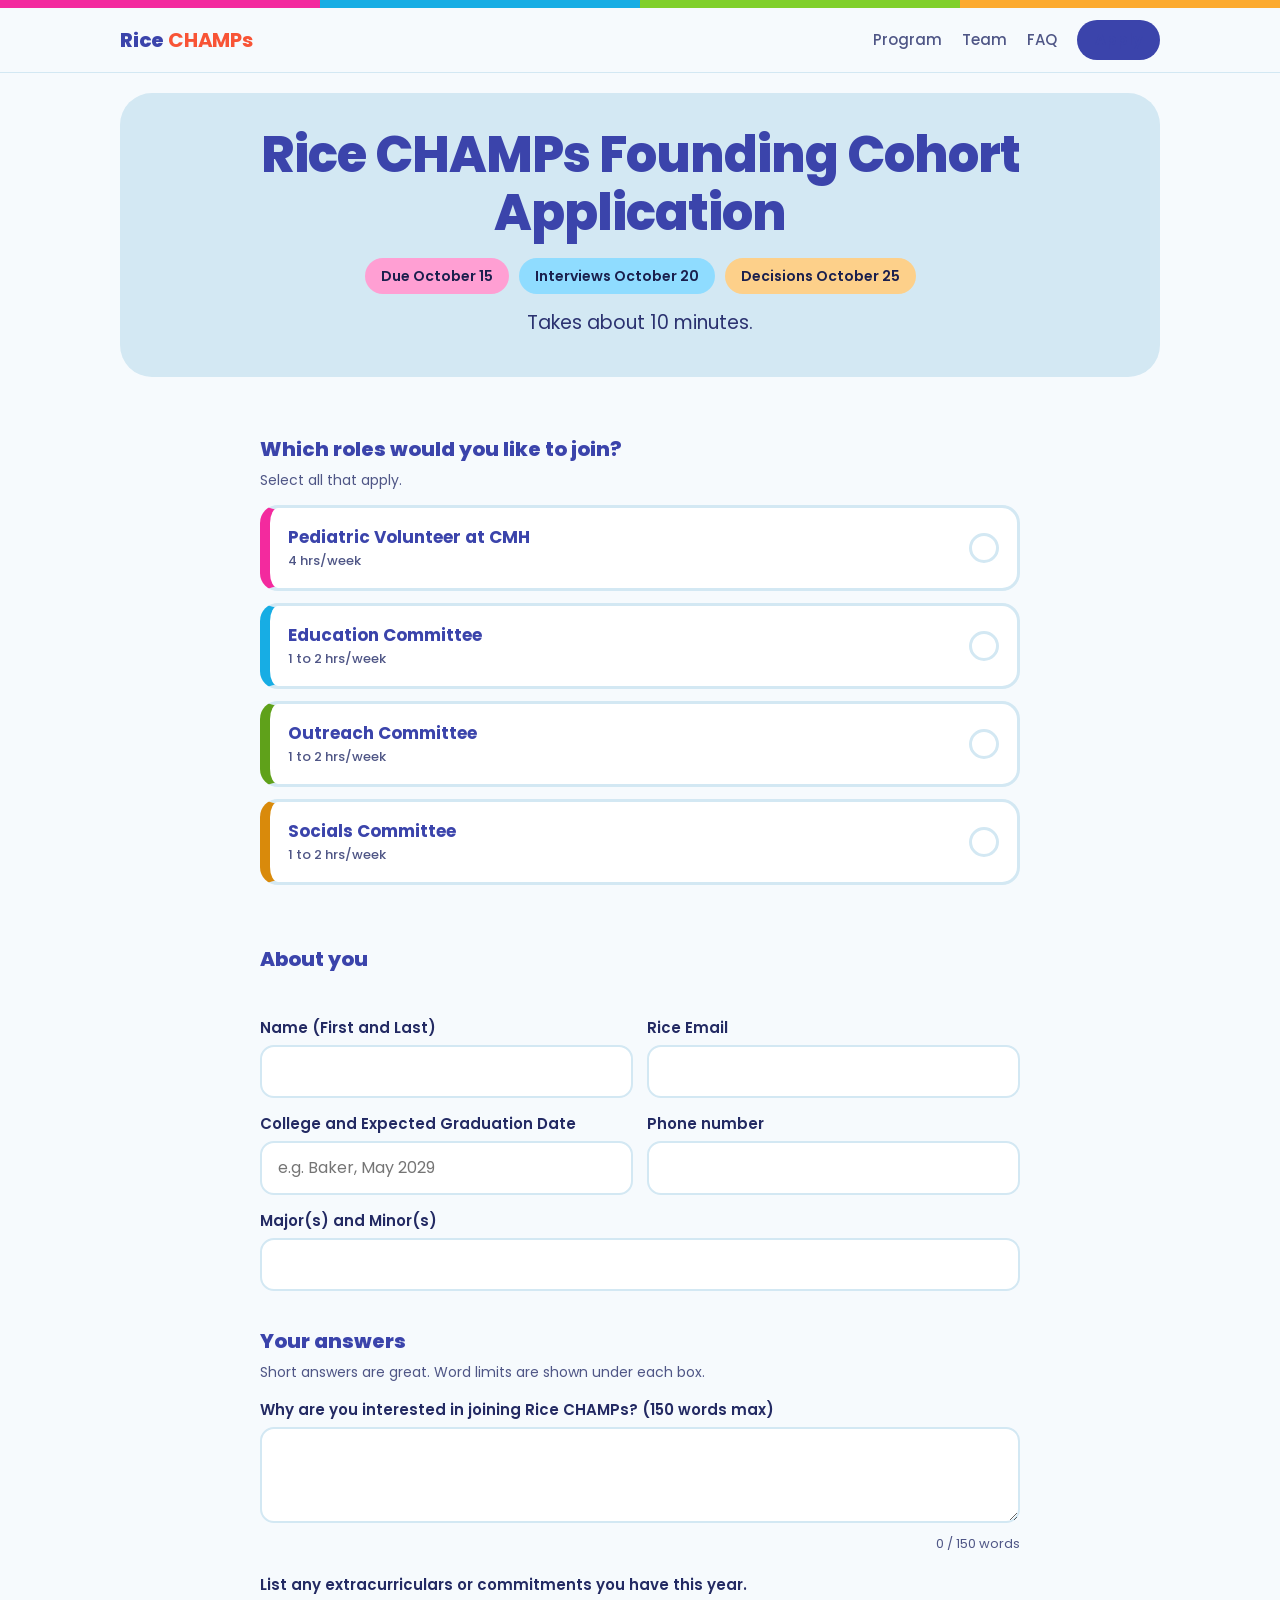
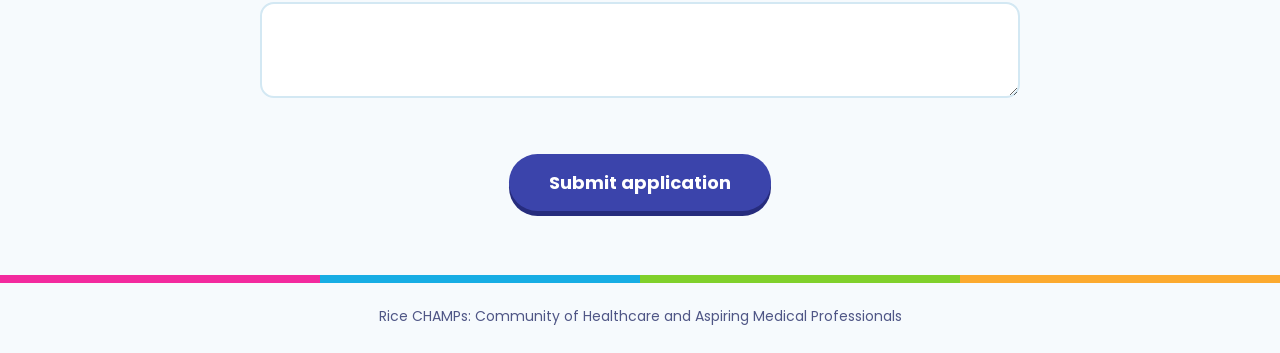
==== commit 9a0f3f01: "Update apply.html  to include college" ====
--- a/apply.html
+++ b/apply.html
@@ -47,7 +47,7 @@
 <div class="grid2">
 <label class="f"><span class="n">Name (First and Last)</span><input id="f-name" required autocomplete="name"></label>
 <label class="f"><span class="n">Rice Email</span><input id="f-email" type="email" required autocomplete="email"></label>
-<label class="f"><span class="n">Expected Graduation Year</span><input id="f-year" required inputmode="numeric" placeholder="e.g. 2029"></label>
+<label class="f"><span class="n">College and Expected Graduation Date</span><input id="f-year" required placeholder="e.g. Baker, May 2029"></label>
 <label class="f"><span class="n">Phone number</span><input id="f-phone" type="tel" required autocomplete="tel"></label>
 </div>
 <label class="f" style="margin-top:14px"><span class="n">Major(s) and Minor(s)</span><input id="f-major" required></label>
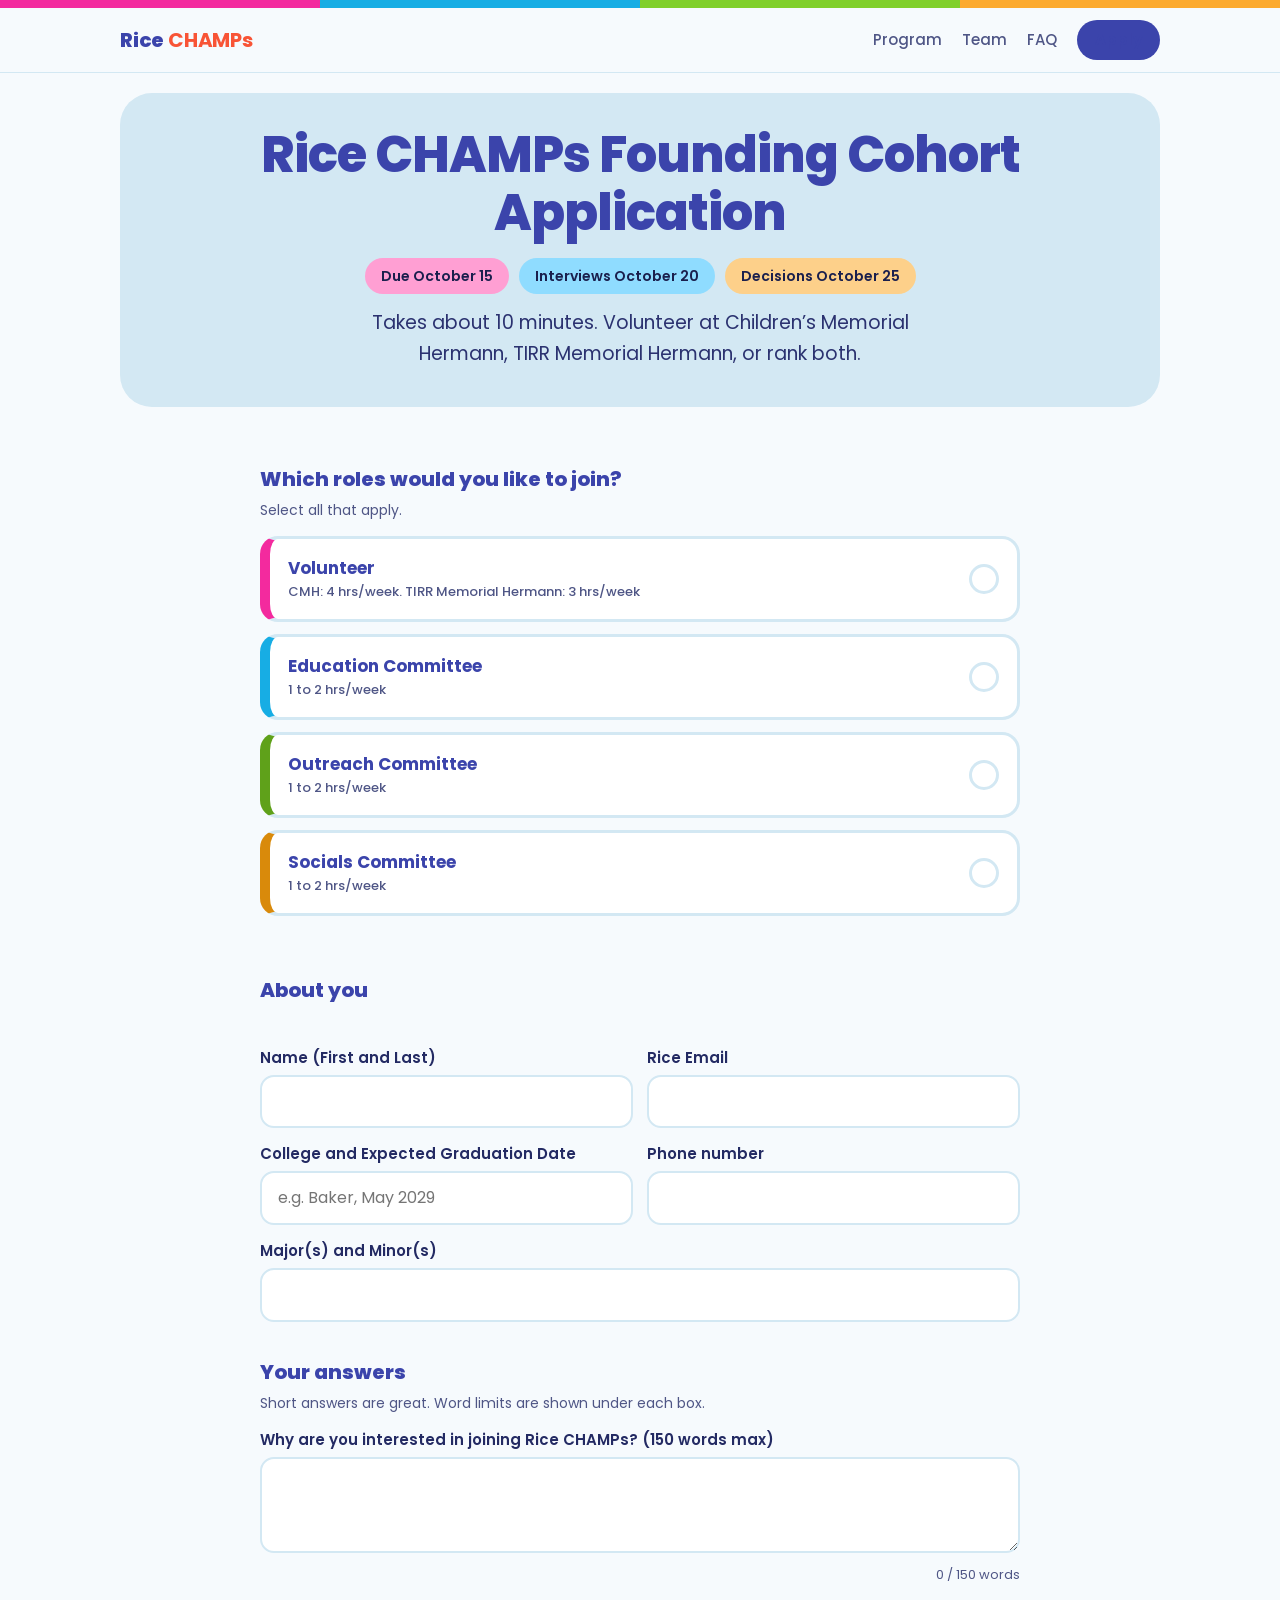
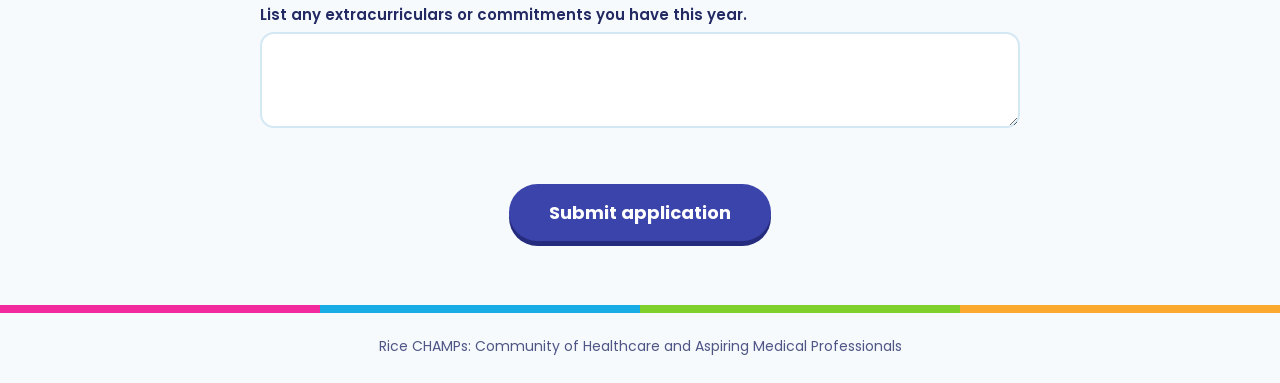
==== commit f13350a4: "Add files via upload" ====
--- a/apply.html
+++ b/apply.html
@@ -24,7 +24,7 @@
 <div class="hero small">
 <h1>Rice CHAMPs Founding Cohort Application</h1>
 <div class="chips" style="margin:0 0 14px"><span class="chip">Due October 15</span><span class="chip">Interviews October 20</span><span class="chip">Decisions October 25</span></div>
-<p class="sub">Takes about 10 minutes.</p>
+<p class="sub">Takes about 10 minutes. Volunteer at Children’s Memorial Hermann, TIRR Memorial Hermann, or rank both.</p>
 </div>
 
 <section class="formwrap">
@@ -33,12 +33,42 @@
 <legend>Which roles would you like to join?</legend>
 <p class="hint">Select all that apply.</p>
 <div class="tiles" id="roles">
-<label class="tile"><input type="checkbox" name="role" value="Pediatric Volunteer" data-k="vol"><span class="box"><span><b>Pediatric Volunteer at CMH</b><small>4 hrs/week</small></span><i>&#10003;</i></span></label>
+<label class="tile"><input type="checkbox" name="role" value="Pediatric Volunteer" data-k="vol"><span class="box"><span><b>Volunteer</b><small>CMH: 4 hrs/week. TIRR Memorial Hermann: 3 hrs/week</small></span><i>&#10003;</i></span></label>
 <label class="tile"><input type="checkbox" name="role" value="Education Committee" data-k="edu"><span class="box"><span><b>Education Committee</b><small>1 to 2 hrs/week</small></span><i>&#10003;</i></span></label>
 <label class="tile"><input type="checkbox" name="role" value="Outreach Committee" data-k="out"><span class="box"><span><b>Outreach Committee</b><small>1 to 2 hrs/week</small></span><i>&#10003;</i></span></label>
 <label class="tile"><input type="checkbox" name="role" value="Socials Committee" data-k="soc"><span class="box"><span><b>Socials Committee</b><small>1 to 2 hrs/week</small></span><i>&#10003;</i></span></label>
 </div>
 <p class="err" id="roleerr" role="alert"></p>
+</fieldset>
+
+<fieldset class="sec" data-show="vol">
+<legend>Which volunteer program?</legend>
+<p class="hint">Choose one program, or rank both. You'll receive one placement, based on your interview, your ranking, and each hospital's capacity.</p>
+<div class="tiles" id="programs">
+<label class="tile"><input type="radio" name="program" value="CMH Only" data-p="cmh" data-req><span class="box"><span><b>CMH only</b><small>Children's Memorial Hermann. Two 2-hour shifts, Mon to Sat, 9 AM to 7 PM</small></span><i>&#10003;</i></span></label>
+<label class="tile"><input type="radio" name="program" value="TIRR MH Only" data-p="tirr" data-req><span class="box"><span><b>TIRR Memorial Hermann only</b><small>One 3-hour shift, Mon to Sun. In-patient 9 AM to 8 PM, Therapy Gym 9 AM to 4 PM</small></span><i>&#10003;</i></span></label>
+<label class="tile"><input type="radio" name="program" value="Both, CMH First Choice" data-p="both" data-req><span class="box"><span><b>Both, CMH first choice</b><small>I'd be happy with either program</small></span><i>&#10003;</i></span></label>
+<label class="tile"><input type="radio" name="program" value="Both, TIRR MH First Choice" data-p="both" data-req><span class="box"><span><b>Both, TIRR Memorial Hermann first choice</b><small>I'd be happy with either program</small></span><i>&#10003;</i></span></label>
+</div>
+<p class="err" id="progerr" role="alert"></p>
+
+<div class="qs" style="margin-top:18px">
+<div class="cq" data-show="cmh" style="--c:var(--pink)">
+<p class="lbl" style="font-size:17px">CMH volunteer questions</p>
+<fieldset class="yn"><legend class="n">CMH shifts: Mon to Sat, 9 AM to 7 PM. Can you commit to two 2-hour shifts per week in spring semester?</legend>
+<label class="chk"><input type="radio" name="cmhok" value="Yes" data-req><span>Yes</span></label>
+<label class="chk"><input type="radio" name="cmhok" value="No" data-req><span>No</span></label></fieldset>
+<label class="f"><span class="n">The CMH program focuses on providing companionship, comfort, and emotional support to children and their families. Describe a time when you helped someone feel supported during a difficult or stressful situation. (150 words max)</span><textarea id="f-supported" data-req data-max="150"></textarea></label>
+</div>
+
+<div class="cq" data-show="tirr" style="--c:var(--blue)">
+<p class="lbl" style="font-size:17px">TIRR Memorial Hermann volunteer questions</p>
+<fieldset class="yn"><legend class="n">TIRR MH shifts: Mon to Sun, 9 AM to 8 PM for in-patient shifts and 9 AM to 4 PM for Therapy Gym shifts. Can you commit to one 3-hour shift per week in spring semester?</legend>
+<label class="chk"><input type="radio" name="tirrok" value="Yes" data-req><span>Yes</span></label>
+<label class="chk"><input type="radio" name="tirrok" value="No" data-req><span>No</span></label></fieldset>
+<label class="f"><span class="n">The TIRR MH program focuses on supporting patients and families through the long, often unpredictable process of rehabilitation after a serious injury or illness. Describe a time when you stayed patient and supportive while someone worked through a slow or discouraging process, and what you learned from it. (150 words max)</span><textarea id="f-tirrwhy" data-req data-max="150"></textarea></label>
+</div>
+</div>
 </fieldset>
 
 <fieldset>
@@ -58,10 +88,9 @@
 <p class="hint">Short answers are great. Word limits are shown under each box.</p>
 <div class="qs">
 <label class="f"><span class="n">Why are you interested in joining Rice CHAMPs? (150 words max)</span><textarea id="f-why" required data-max="150"></textarea></label>
-<div class="cq" data-for="vol" style="--c:var(--pink)"><label class="f"><span class="n">This program focuses on providing companionship, comfort, and emotional support to children and their families. Describe a time when you helped someone feel supported during a difficult or stressful situation. (150 words max)</span><textarea id="f-supported" data-max="150"></textarea></label></div>
-<div class="cq" data-for="edu" style="--c:var(--blue)"><label class="f"><span class="n">Education Committee: Why are you interested, and what would you bring? (100 words max)</span><textarea data-max="100"></textarea></label></div>
-<div class="cq" data-for="out" style="--c:var(--green)"><label class="f"><span class="n">Outreach Committee: Why are you interested, and what would you bring? (100 words max)</span><textarea data-max="100"></textarea></label></div>
-<div class="cq" data-for="soc" style="--c:var(--orange)"><label class="f"><span class="n">Socials Committee: Why are you interested, and what would you bring? (100 words max)</span><textarea data-max="100"></textarea></label></div>
+<div class="cq" data-show="edu" style="--c:var(--blue)"><label class="f"><span class="n">Education Committee: Why are you interested, and what would you bring? (100 words max)</span><textarea data-req data-max="100"></textarea></label></div>
+<div class="cq" data-show="out" style="--c:var(--green)"><label class="f"><span class="n">Outreach Committee: Why are you interested, and what would you bring? (100 words max)</span><textarea data-req data-max="100"></textarea></label></div>
+<div class="cq" data-show="soc" style="--c:var(--orange)"><label class="f"><span class="n">Socials Committee: Why are you interested, and what would you bring? (100 words max)</span><textarea data-req data-max="100"></textarea></label></div>
 <label class="f"><span class="n">List any extracurriculars or commitments you have this year.</span><textarea id="f-extra" required></textarea></label>
 </div>
 </fieldset>
@@ -82,16 +111,23 @@
 </footer>
 <script>
 (function(){
-/* Google Form connection. To point this page at a different form, change FORM_ID and the entry numbers in E. */
+/* Google Form connection. To point this page at a different form, change FORM_ID and the entry numbers in E.
+   Entries that still say REPLACE are skipped on submit (see the README). */
 var FORM_ID="1FAIpQLSfZivrpBeLIXBJGRTUkiM7w1sM0OLi4kdmDIhiNzU_HVJN_ig";
 var POST_URL="https://docs.google.com/forms/d/e/"+FORM_ID+"/formResponse";
 var VIEW_URL="https://docs.google.com/forms/d/e/"+FORM_ID+"/viewform";
-var E={name:"entry.2005620554",email:"entry.1045781291",year:"entry.1065046570",phone:"entry.1166974658",major:"entry.839337160",roles:"entry.304485123",why:"entry.699560844",supported:"entry.2024790593",committees:"entry.376921666",extra:"entry.1954516655"};
+var E={name:"entry.2005620554",email:"entry.1045781291",year:"entry.1065046570",phone:"entry.1166974658",major:"entry.839337160",roles:"entry.304485123",why:"entry.699560844",supported:"entry.2024790593",committees:"entry.376921666",extra:"entry.1954516655",
+  program:"entry.343172520",cmhOk:"entry.890482014",tirrOk:"entry.2093796959",tirrWhy:"entry.489434499"};
 
 var form=document.getElementById('app'),boxes=[].slice.call(form.querySelectorAll('input[name=role]')),
-    err=document.getElementById('roleerr'),serr=document.getElementById('submiterr'),btn=document.getElementById('sendbtn');
+    radios=[].slice.call(form.querySelectorAll('input[name=program]')),
+    err=document.getElementById('roleerr'),perr=document.getElementById('progerr'),serr=document.getElementById('submiterr'),btn=document.getElementById('sendbtn');
 function words(s){s=s.trim();return s?s.split(/\s+/).length:0}
 function val(id){return document.getElementById(id).value.trim()}
+function picked(k){return boxes.some(function(b){return b.dataset.k===k&&b.checked})}
+function program(){var r=radios.filter(function(x){return x.checked})[0];return r?r.value:''}
+function checked(n){var r=form.querySelector('input[name='+n+']:checked');return r?r.value:''}
+function pk(){var r=radios.filter(function(x){return x.checked})[0];return r?r.dataset.p:''}
 
 [].slice.call(form.querySelectorAll('textarea[data-max]')).forEach(function(t){
   var max=+t.dataset.max,c=document.createElement('span');c.className='wc';t.parentNode.appendChild(c);
@@ -100,38 +136,56 @@
 });
 
 function sync(){
-  boxes.forEach(function(b){
-    var q=form.querySelector('.cq[data-for="'+b.dataset.k+'"]');
-    if(!q)return;
-    q.classList.toggle('on',b.checked);
-    var t=q.querySelector('textarea');t.required=b.checked;
+  var vol=picked('vol'),p=pk();
+  var on={vol:vol,cmh:vol&&(p==='cmh'||p==='both'),tirr:vol&&(p==='tirr'||p==='both'),
+          edu:picked('edu'),out:picked('out'),soc:picked('soc')};
+  [].slice.call(form.querySelectorAll('[data-show]')).forEach(function(el){
+    var show=on[el.dataset.show];
+    el.classList.toggle('on',show);
+    [].slice.call(el.querySelectorAll('[data-req]')).forEach(function(f){f.required=show});
   });
   if(boxes.some(function(b){return b.checked}))err.textContent='';
+  if(p)perr.textContent='';
 }
 boxes.forEach(function(b){b.addEventListener('change',sync)});
+radios.forEach(function(r){r.addEventListener('change',sync)});
+sync();
 
 form.addEventListener('submit',function(e){
   e.preventDefault();serr.textContent='';
-  var picked=boxes.filter(function(b){return b.checked});
-  if(!picked.length){err.textContent='Select at least one role to continue.';document.getElementById('roles').scrollIntoView({behavior:'smooth',block:'center'});return;}
+  var chosen=boxes.filter(function(b){return b.checked});
+  if(!chosen.length){err.textContent='Select at least one role to continue.';document.getElementById('roles').scrollIntoView({behavior:'smooth',block:'center'});return;}
+  if(picked('vol')&&!program()){perr.textContent='Choose a volunteer program, or rank both.';document.getElementById('programs').scrollIntoView({behavior:'smooth',block:'center'});return;}
   if(!form.checkValidity()){form.reportValidity();return;}
   var tooLong=[].slice.call(form.querySelectorAll('textarea[data-max]')).filter(function(t){return t.offsetParent!==null&&words(t.value)>+t.dataset.max});
   if(tooLong.length){serr.textContent='One or more answers are over the word limit. Please shorten them and try again.';tooLong[0].focus();return;}
 
   var p=new URLSearchParams();
-  p.append(E.name,val('f-name'));p.append(E.email,val('f-email'));p.append(E.year,val('f-year'));
-  p.append(E.phone,val('f-phone'));p.append(E.major,val('f-major'));
-  picked.forEach(function(b){p.append(E.roles,b.value)});
-  p.append(E.why,val('f-why'));
-  if(boxes[0].checked)p.append(E.supported,val('f-supported'));
+  function add(k,v){if(E[k]&&E[k].indexOf('REPLACE')===-1)p.append(E[k],v);else console.warn('Form entry not set up yet, skipped:',k)}
+  add('name',val('f-name'));add('email',val('f-email'));add('year',val('f-year'));
+  add('phone',val('f-phone'));add('major',val('f-major'));
+  chosen.forEach(function(b){add('roles',b.value)});
+  add('why',val('f-why'));
+  if(picked('vol')){
+    var prog=pk();
+    add('program',program());
+    if(prog==='cmh'||prog==='both'){
+      add('cmhOk',checked('cmhok'));
+      add('supported',val('f-supported'));
+    }
+    if(prog==='tirr'||prog==='both'){
+      add('tirrOk',checked('tirrok'));
+      add('tirrWhy',val('f-tirrwhy'));
+    }
+  }
   var parts=[];
-  boxes.slice(1).forEach(function(b){
-    if(!b.checked)return;
-    var t=form.querySelector('.cq[data-for="'+b.dataset.k+'"] textarea').value.trim();
+  chosen.forEach(function(b){
+    if(b.dataset.k==='vol')return;
+    var t=form.querySelector('.cq[data-show="'+b.dataset.k+'"] textarea').value.trim();
     parts.push(b.value+': '+t);
   });
-  if(parts.length)p.append(E.committees,parts.join('\n\n'));
-  p.append(E.extra,val('f-extra'));
+  if(parts.length)add('committees',parts.join('\n\n'));
+  add('extra',val('f-extra'));
 
   btn.disabled=true;btn.textContent='Sending...';
   fetch(POST_URL,{method:'POST',mode:'no-cors',body:p}).then(function(){
--- a/style.css
+++ b/style.css
@@ -47,7 +47,7 @@
 .role{grid-template-columns:1fr auto}
 .role .hrs{grid-column:2;grid-row:1;font-weight:600;font-size:13px;background:var(--line);color:var(--head);padding:4px 12px;border-radius:999px;white-space:nowrap}
 .role p{grid-column:1/-1}
-.role:nth-child(1){--c:var(--pink)}.role:nth-child(2){--c:var(--blue)}.role:nth-child(3){--c:var(--green)}.role:nth-child(4){--c:var(--orange)}
+.role:nth-child(1){--c:var(--pink)}.role:nth-child(2){--c:var(--blue)}.role:nth-child(3){--c:var(--green)}.role:nth-child(4){--c:var(--orange)}.role:nth-child(5){--c:var(--red)}
 .steps{list-style:none;margin:0;padding:0;display:grid;grid-template-columns:repeat(5,1fr);gap:14px;position:relative}
 .steps::before{content:"";position:absolute;left:10%;right:10%;top:13px;height:4px;background:var(--line);border-radius:4px}
 .steps li{position:relative;text-align:center;padding-top:40px}
@@ -86,7 +86,7 @@
 .rolecard .hrs{font-weight:600;font-size:13px;background:var(--line);color:var(--head);padding:4px 12px;border-radius:999px;white-space:nowrap}
 .rolecard p{margin:0;color:var(--muted);max-width:68ch}
 .rolecard .tag{font-weight:600;font-size:14px;color:var(--c)}
-.rolecard:nth-of-type(1){--c:var(--pink)}.rolecard:nth-of-type(2){--c:var(--blue)}.rolecard:nth-of-type(3){--c:#5fa11a}.rolecard:nth-of-type(4){--c:#d98a0b}
+.rolecard:nth-of-type(1){--c:var(--pink)}.rolecard:nth-of-type(2){--c:var(--blue)}.rolecard:nth-of-type(3){--c:#5fa11a}.rolecard:nth-of-type(4){--c:#d98a0b}.rolecard:nth-of-type(5){--c:var(--red)}
 @media(prefers-color-scheme:dark){:root:not([data-theme="light"]) .rolecard:nth-of-type(3){--c:var(--green)}:root:not([data-theme="light"]) .rolecard:nth-of-type(4){--c:var(--orange)}}
 .lead{font-size:18px;max-width:68ch;margin:0 0 6px}
 .checks{list-style:none;margin:20px 0 0;padding:0;display:grid;grid-template-columns:repeat(2,1fr);gap:14px}
@@ -166,3 +166,12 @@
 .btn:disabled{opacity:.6;cursor:wait}
 .person:nth-child(4){--c:var(--pink)}.person:nth-child(5){--c:var(--blue)}.person:nth-child(6){--c:#5fa11a}
 @media(prefers-color-scheme:dark){:root:not([data-theme="light"]) .person:nth-child(6){--c:var(--green)}}
+
+.rolecard .when{font-size:14px;font-weight:600;color:var(--head)}
+.sec{display:none;margin:0 0 34px}
+.sec.on{display:block}
+.chk{display:flex;gap:12px;align-items:flex-start;font-size:15px;color:var(--text);cursor:pointer}
+.chk input{flex:none;width:20px;height:20px;margin:3px 0 0;accent-color:var(--indigo)}
+.cq .hint{margin:0}
+fieldset.yn{margin:0;display:grid;gap:8px}
+fieldset.yn legend.n{font-weight:600;font-size:15px;color:var(--text);margin-bottom:6px}
